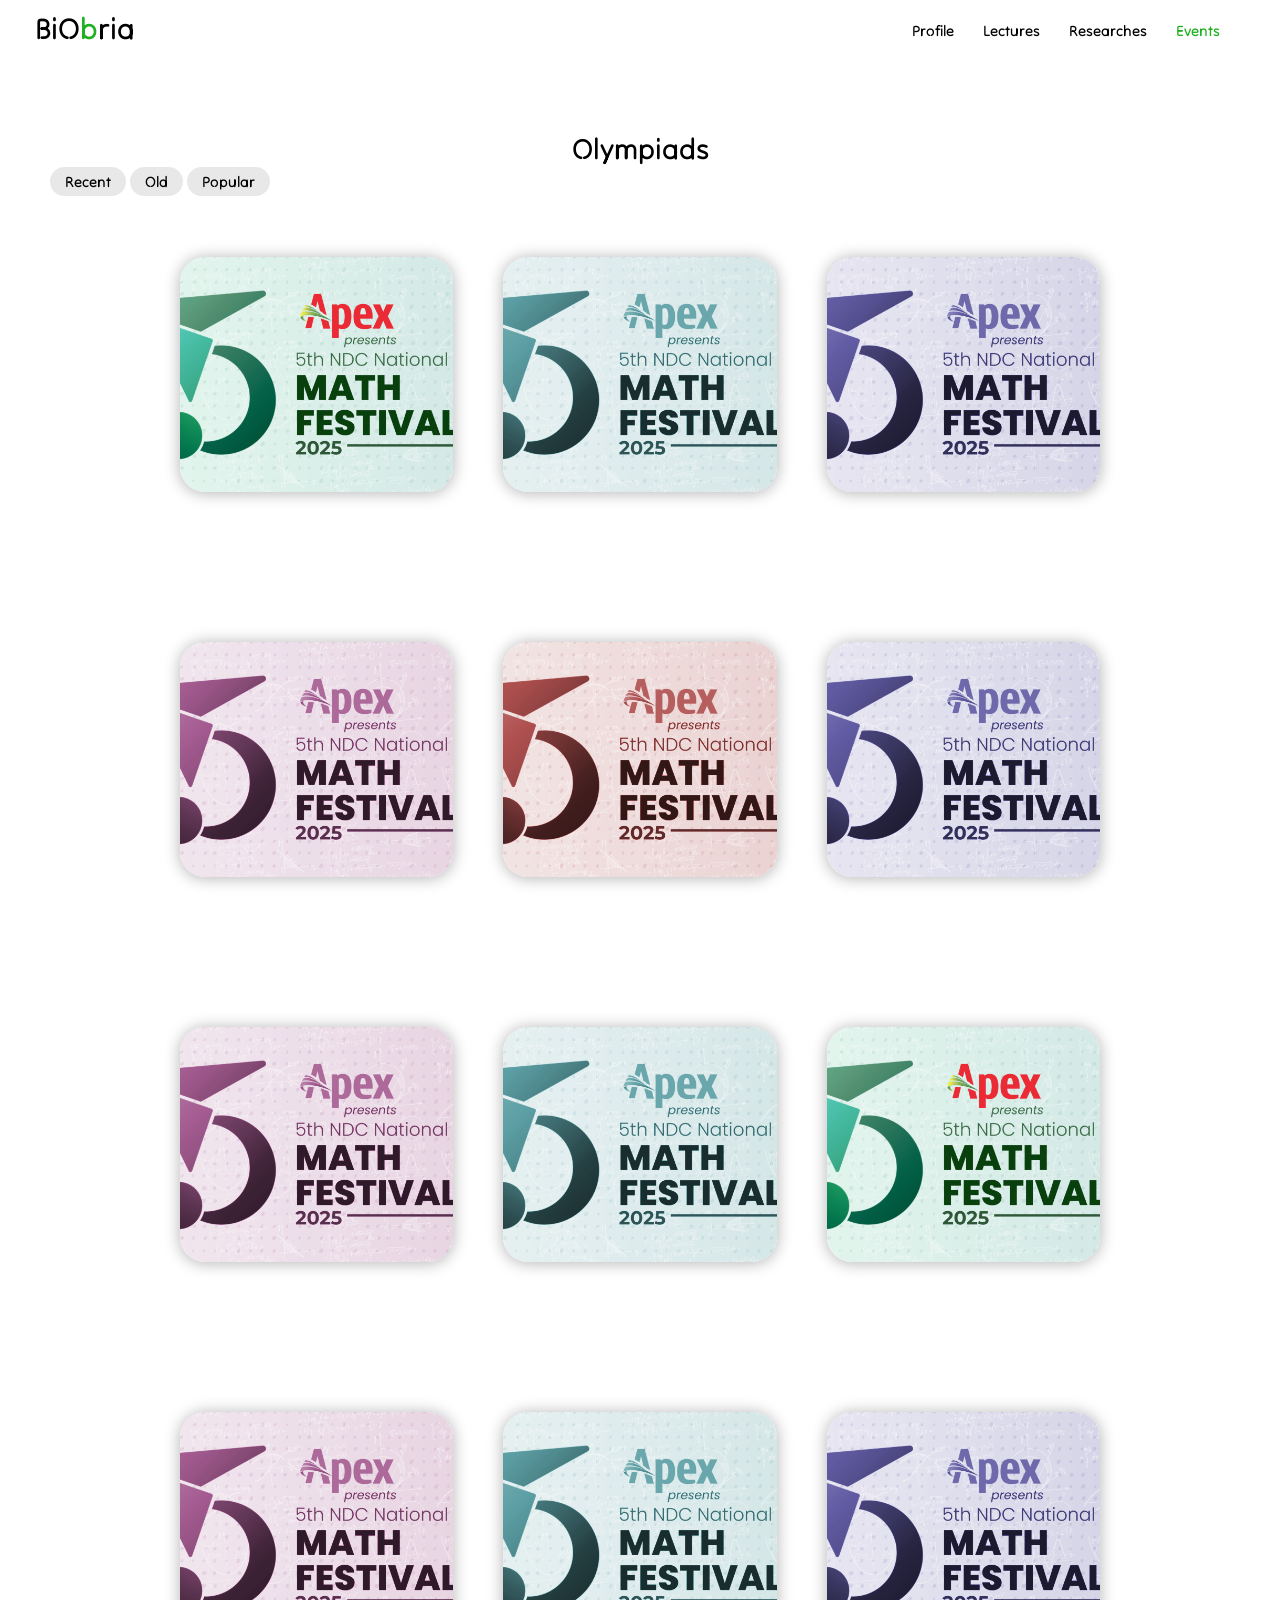
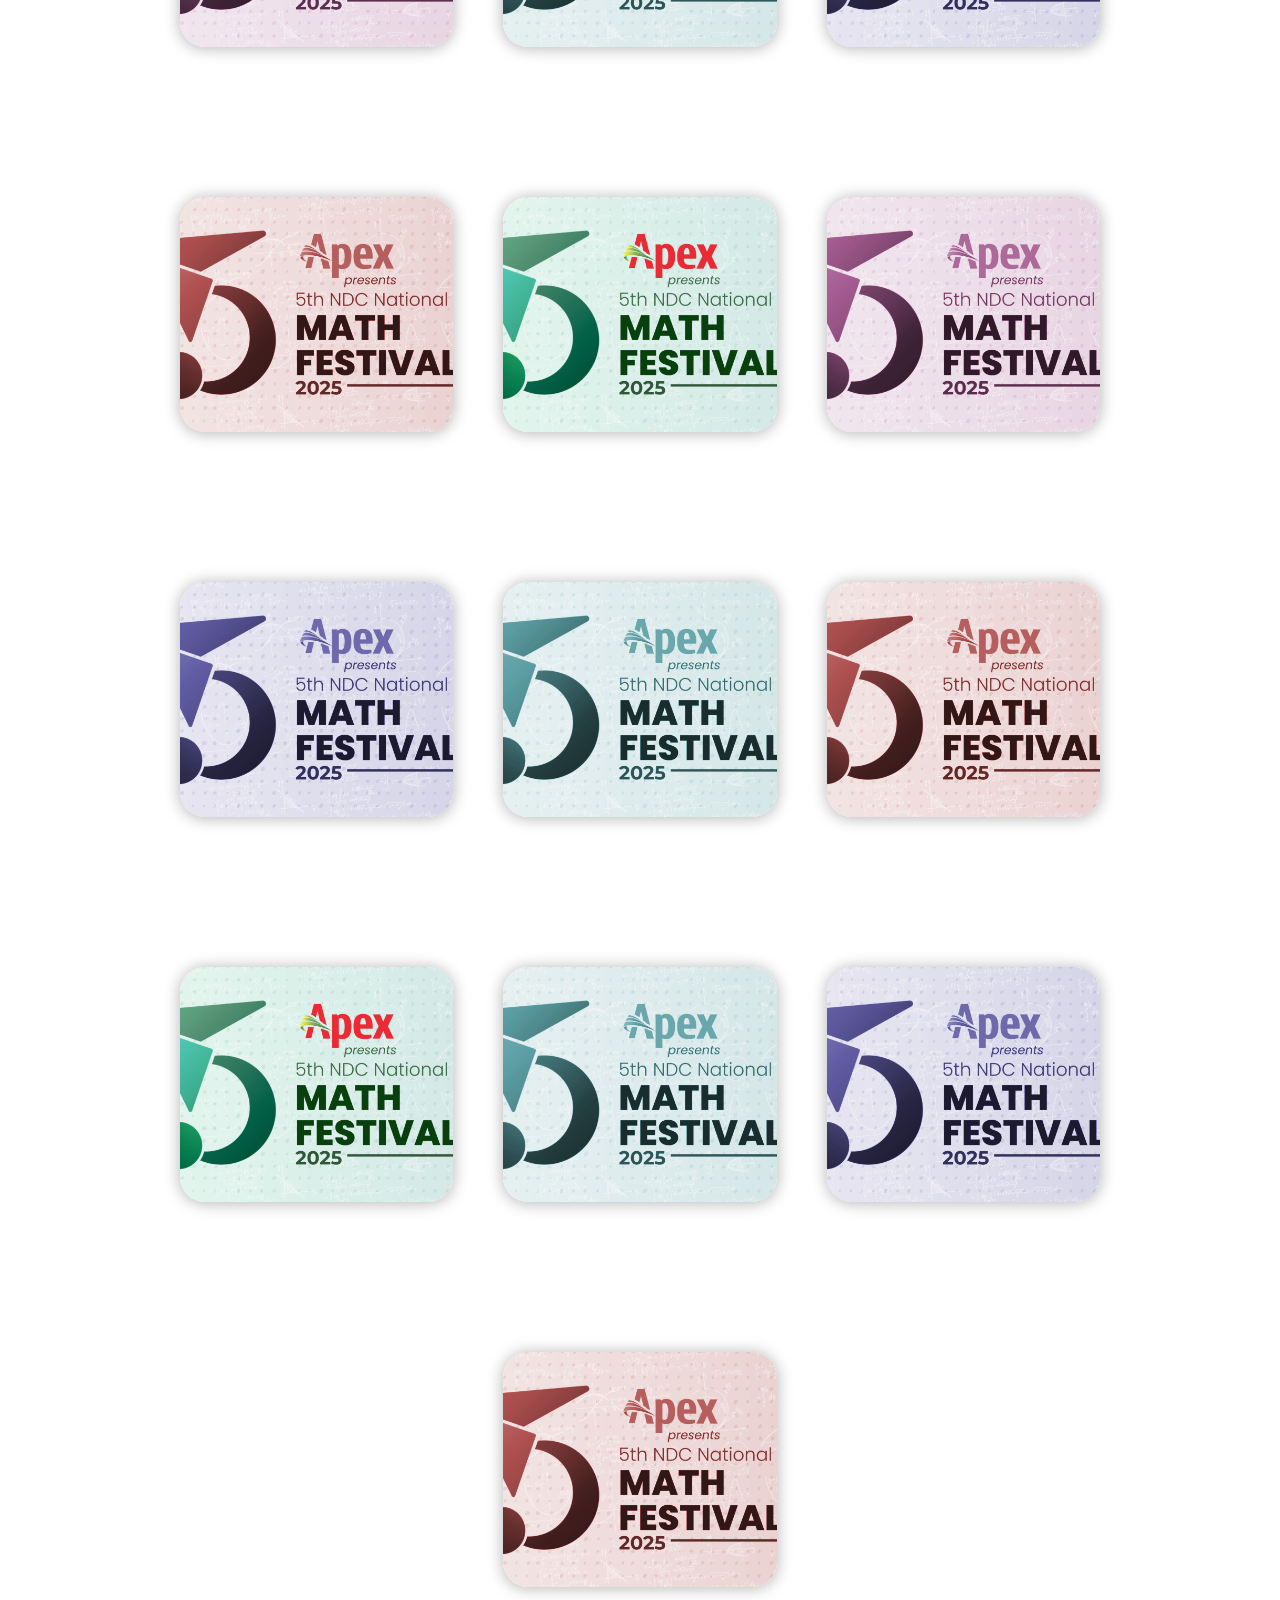
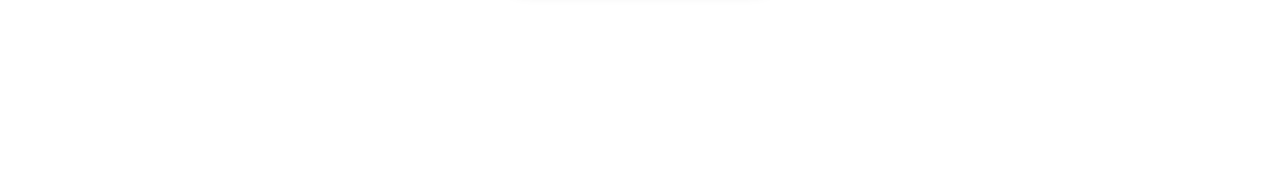
==== events.html @ 9cd618e7 "Add files via upload" ====
<!DOCTYPE html>
<html lang="en">
<head>
    <meta charset="UTF-8">
    <meta http-equiv="X-UA-Compatible" content="IE=edge">
    <meta name="viewport" content="width=device-width, initial-scale=1.0">
    <style>

        @import url('https://fonts.googleapis.com/css2?family=Tilt+Neon&display=swap');


        * {
            margin: 0;
            padding: 0;
            font-family: "Tilt Neon", sans-serif;
            font-size: 20px;
            box-sizing: border-box;
        }

        a {
            font-size: 15px;
            text-decoration: none;
            color: #000;
        }

        nav {
            z-index: 999;
            background-color: rgb(255, 255, 255);
            font-family: "Tilt Neon", sans-serif;
            font-size: 20px;
            height: 56px;
            width: 100%;
            padding: 0 35px;
            position: fixed;
            top: 0;
            display: flex;
            justify-content: space-between;
            align-items: center;
        }
        
        span {
            color: rgb(32, 177, 32);
        }

        nav .links a:not(:last-child) {
            margin-right: 25px;
        }

        nav .logo, span {
            font-size: 30px;
            font-weight: 600;
        }
        
        #events {
            color: rgb(32, 177, 32);
        }

        .sidebar {
            background-color: rgba(255, 255, 255, 0.144);
            backdrop-filter: blur(10px);
            position: fixed;
            top: 0;
            padding: 0px;
            height: 900px;
            width: 400px;
            display: none;
            flex-direction: column;
            align-items: flex-start;
            justify-content: flex-start;
            gap: 0px;
            z-index: 999;
        }

        .sidebar a {
            display: flex;
            align-items: center;
            padding: 25px;
            width: 100%;
            height: 50px;
            font-size: 19px;
            font-family: 'Segoe UI', Tahoma, Geneva, Verdana, sans-serif;
        }

        .sidebar a:hover {
            background-color: rgba(0, 0, 0, 0.164);
        }

        .menu {
            display: none;
        }

        .container {
            margin-top: 130px;
            display: flex;
            flex-direction: column;
        }

        .container h1 {
            text-align: center;
            font-size: 29px;
        }

        .type {
            margin-left: 50px;
            margin-bottom: 15px;
        }
        
        .container .type a{
            border-radius: 25px;
            padding: 5px 15px;
            background-color: rgba(212, 211, 211, 0.527);
            transition: all 0.3s ease;
        }

        .container .type a:hover {
            background-color: rgba(175, 175, 175, 0.527);
        }

        .container .type a:active {
            background-color: rgba(150, 150, 150, 0.527);
        }

        .information {
            padding: 50px 19px 200px;
            gap: 150px 50px;
            display: flex;
            flex-wrap: wrap;
            align-content: flex-end;
            justify-content: center;
        }

        .information .subcontainer img {
            border-radius: 15px;
            width: 300px;
        }

        .container .information .subcontainer button {
            background-color: rgb(94, 179, 248);
            border: none;
            border-radius: 20px;
            padding: 10px 20px;
            transition: all 0.3s ease;
            cursor: pointer;
        }

        .container .information .subcontainer button:hover {
            background-color: rgba(98, 185, 255, 0.774);
        }

        .container .information .subcontainer button:active {
            background-color: rgb(158, 167, 173);
        }

        .subcontainer {
            background-color: rgba(204, 224, 255, 0.521);
            background-image: url();
            background-position: center;
            background-size: 500px;
            background-repeat: no-repeat;
            backdrop-filter: blur(10px);
            width: 22%;
            height: 235px;
            margin:0;
            border-radius: 25px;
            padding:0;            
            transition: all 0.5s ease;
            box-shadow: 0px 1px 15px 1px rgba(0, 0, 0, 0.274);
        }

        .subcontainer:hover {
            box-shadow: 0px 1px 15px 1px rgba(0, 0, 0, 0.527);
            background-size: 525px;
            scale: 1.03;
        }

        @media(max-width: 400px) {
            nav {
                padding: 0 19px;
            }

            nav .logo {
                font-size: 25px;
            }

            .sidebar {
                width: 100vh;
                inset: 0 0 0 0;
            }
            
            .menu {
                display: flex;
            }
            
            .hide {
                display: none;
            } 

            .type {
                display: flex;
                justify-content: center;
                gap: 13px;
                margin-left: 0px;
                margin-top: 7px;
            }
            
            .information {
                padding: 50px 19px 200px;
                gap: 100px 50px;
                display: flex;
                flex-direction: column;
                flex-wrap: wrap;
                align-content: center;
                justify-content: flex-start;
            }
            
            .subcontainer {
                background-color: rgba(204, 224, 255, 0.521);
                background-image: url();
                background-position: center;
                background-size: 400px;
                background-repeat: no-repeat;
                backdrop-filter: blur(10px);
                width: 100%;
                height: 215px;
                margin:0;
                border-radius: 25px;
                padding:0;            
                transition: all 0.5s ease;
                box-shadow: 0px 1px 15px 1px rgba(0, 0, 0, 0.274);
            }
            
            .subcontainer:hover {
                box-shadow: 0px 1px 15px 1px rgba(0, 0, 0, 0.527);
                background-size: 425px;
                scale: 1.03;
            }
            
        }
        
    </style>
    <title>BiObria</title>
</head>
<body>
    <nav>
        <a class="logo" href="/index.html">BiO<span>b</span>ria</a>
        <div class="sidebar" >
            <a onclick="closesidebar()" href="#"><svg xmlns="http://www.w3.org/2000/svg" height="24px" viewBox="0 -960 960 960" width="24px" fill="#5f6368"><path d="m256-200-56-56 224-224-224-224 56-56 224 224 224-224 56 56-224 224 224 224-56 56-224-224-224 224Z"/></a>
            <a href="profile.html">Profile</a>
            <a href="lectures.html">Lectures</a>
            <a href="researches.html">Researches</a>
            <a href="events.html" id="events">Events</a>
        </div>

        <div class="links">
            <a class="hide" href="profile.html">Profile</a>
            <a class="hide" href="lectures.html">Lectures</a>
            <a class="hide" href="researches.html">Researches</a>
            <a class="hide" href="events.html" id="events">Events</a>
            <a onclick="showsidebar()" class="menu" href="#"><svg xmlns="http://www.w3.org/2000/svg" height="24px" viewBox="0 -960 960 960" width="24px" fill="#000"><path d="M120-240v-80h720v80H120Zm0-200v-80h720v80H120Zm0-200v-80h720v80H120Z"/></svg></a>
        </div>
    </nav>

    <div class="container">

        <h1>Olympiads</h1>
        
        <div class="type">
            <a href="">Recent</a>
            <a href="">Old</a>
            <a href="">Popular</a>
        </div>

        <div class="container2">
            <div class="information">
                <a class="subcontainer" href="https://www.facebook.com/events/1102800581441746/" title="click to see!" style="background-image: url(assets/mathclub.png);"></a>
                <a class="subcontainer" href="https://www.facebook.com/events/1102800581441746/" title="click to see!" style="background-image: url(assets/mathclub1.png);"></a>
                <a class="subcontainer" href="https://www.facebook.com/events/1102800581441746/" title="click to see!" style="background-image: url(assets/mathclub2.png);"></a>
                <a class="subcontainer" href="https://www.facebook.com/events/1102800581441746/" title="click to see!" style="background-image: url(assets/mathclub3.png);"></a>
                <a class="subcontainer" href="https://www.facebook.com/events/1102800581441746/" title="click to see!" style="background-image: url(assets/mathclub4.png);"></a>
                <a class="subcontainer" href="https://www.facebook.com/events/1102800581441746/" title="click to see!" style="background-image: url(assets/mathclub2.png);"></a>
                <a class="subcontainer" href="https://www.facebook.com/events/1102800581441746/" title="click to see!" style="background-image: url(assets/mathclub3.png);"></a>
                <a class="subcontainer" href="https://www.facebook.com/events/1102800581441746/" title="click to see!" style="background-image: url(assets/mathclub1.png);"></a>
                <a class="subcontainer" href="https://www.facebook.com/events/1102800581441746/" title="click to see!" style="background-image: url(assets/mathclub.png);"></a>
                <a class="subcontainer" href="https://www.facebook.com/events/1102800581441746/" title="click to see!" style="background-image: url(assets/mathclub3.png);"></a>
                <a class="subcontainer" href="https://www.facebook.com/events/1102800581441746/" title="click to see!" style="background-image: url(assets/mathclub1.png);"></a>
                <a class="subcontainer" href="https://www.facebook.com/events/1102800581441746/" title="click to see!" style="background-image: url(assets/mathclub2.png);"></a>
                <a class="subcontainer" href="https://www.facebook.com/events/1102800581441746/" title="click to see!" style="background-image: url(assets/mathclub4.png);"></a>
                <a class="subcontainer" href="https://www.facebook.com/events/1102800581441746/" title="click to see!" style="background-image: url(assets/mathclub.png);"></a>
                <a class="subcontainer" href="https://www.facebook.com/events/1102800581441746/" title="click to see!" style="background-image: url(assets/mathclub3.png);"></a>
                <a class="subcontainer" href="https://www.facebook.com/events/1102800581441746/" title="click to see!" style="background-image: url(assets/mathclub2.png);"></a>
                <a class="subcontainer" href="https://www.facebook.com/events/1102800581441746/" title="click to see!" style="background-image: url(assets/mathclub1.png);"></a>
                <a class="subcontainer" href="https://www.facebook.com/events/1102800581441746/" title="click to see!" style="background-image: url(assets/mathclub4.png);"></a>
                <a class="subcontainer" href="https://www.facebook.com/events/1102800581441746/" title="click to see!" style="background-image: url(assets/mathclub.png);"></a>
                <a class="subcontainer" href="https://www.facebook.com/events/1102800581441746/" title="click to see!" style="background-image: url(assets/mathclub1.png);"></a>
                <a class="subcontainer" href="https://www.facebook.com/events/1102800581441746/" title="click to see!" style="background-image: url(assets/mathclub2.png);"></a>
                <a class="subcontainer" href="https://www.facebook.com/events/1102800581441746/" title="click to see!" style="background-image: url(assets/mathclub4.png);"></a>
            </div>
        </div>
        
    </div>
    
    <script>
        function showsidebar() {
            const sidebar = document.querySelector('.sidebar')
            sidebar.style.display = 'flex';
        }

        function closesidebar() {
            const sidebar = document.querySelector('.sidebar')
            sidebar.style.display = 'none';
        }
        
    </script>
    
    
</body>
</html>
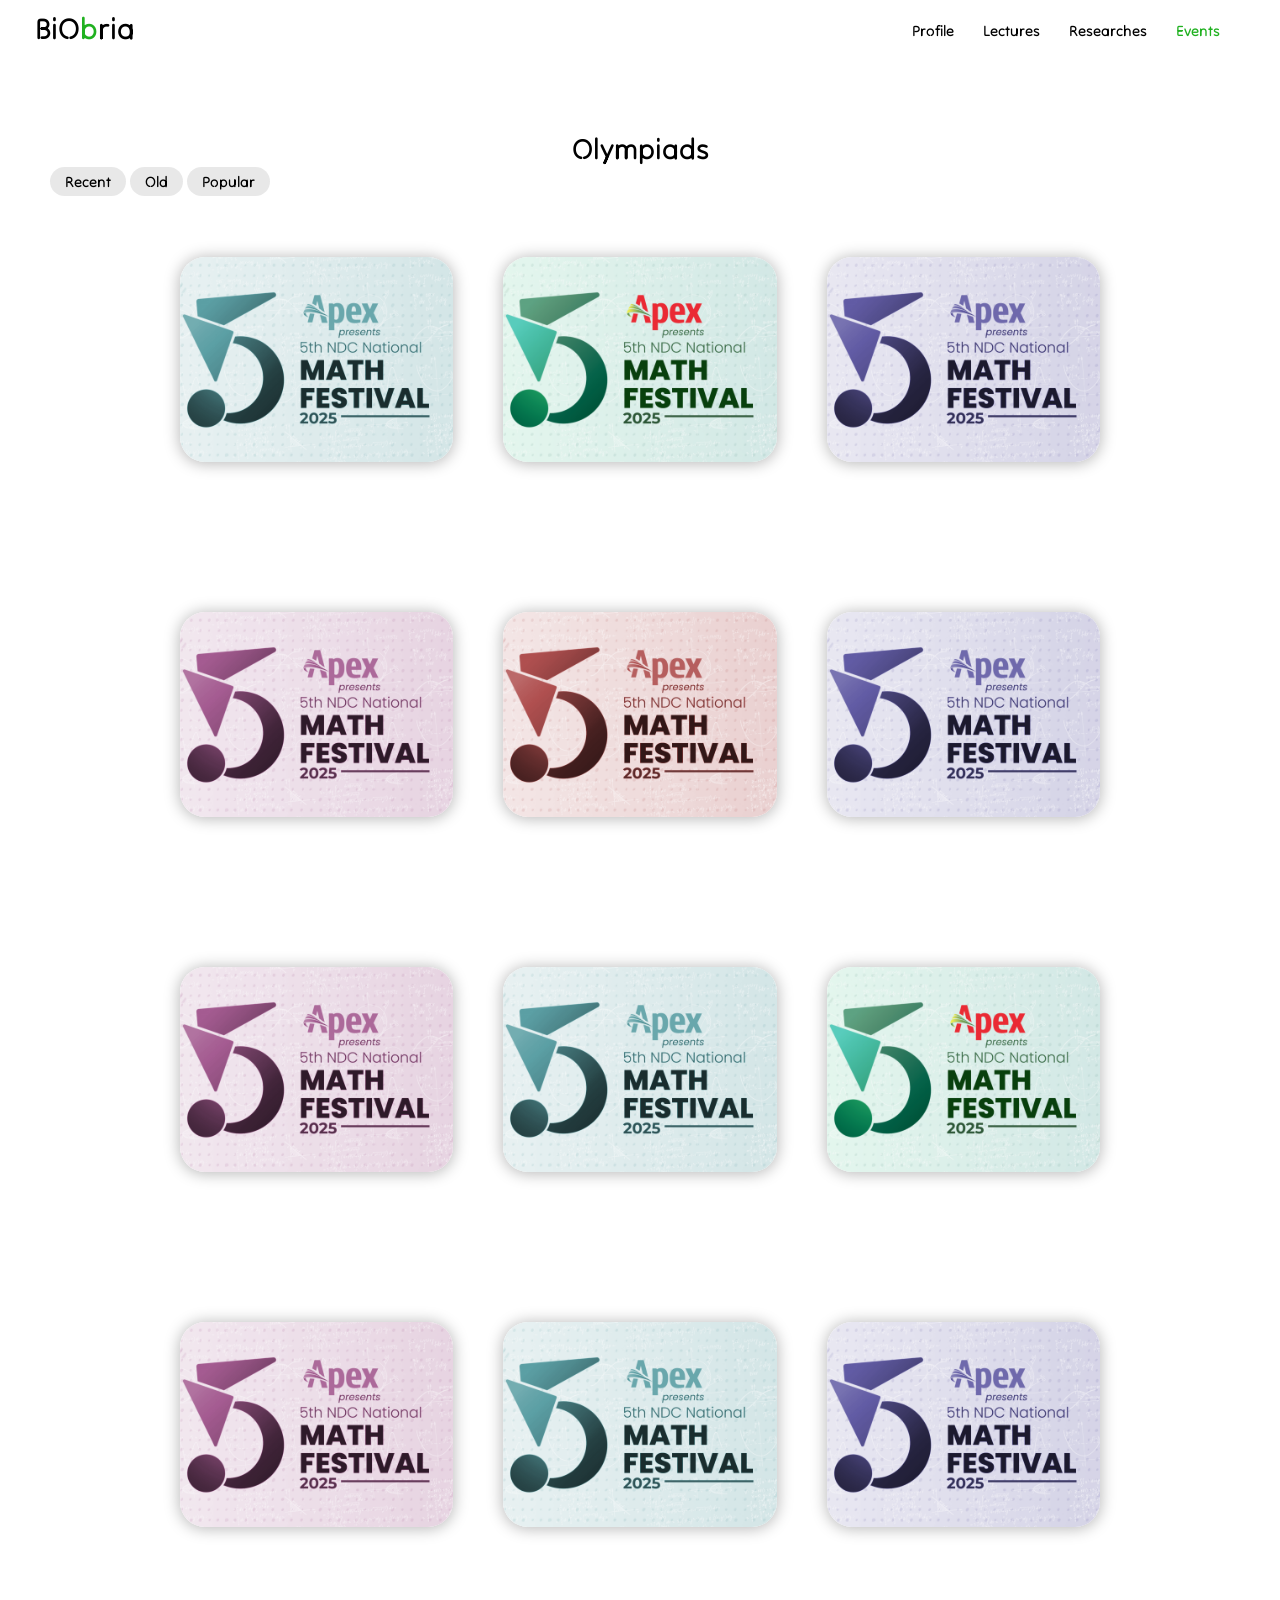
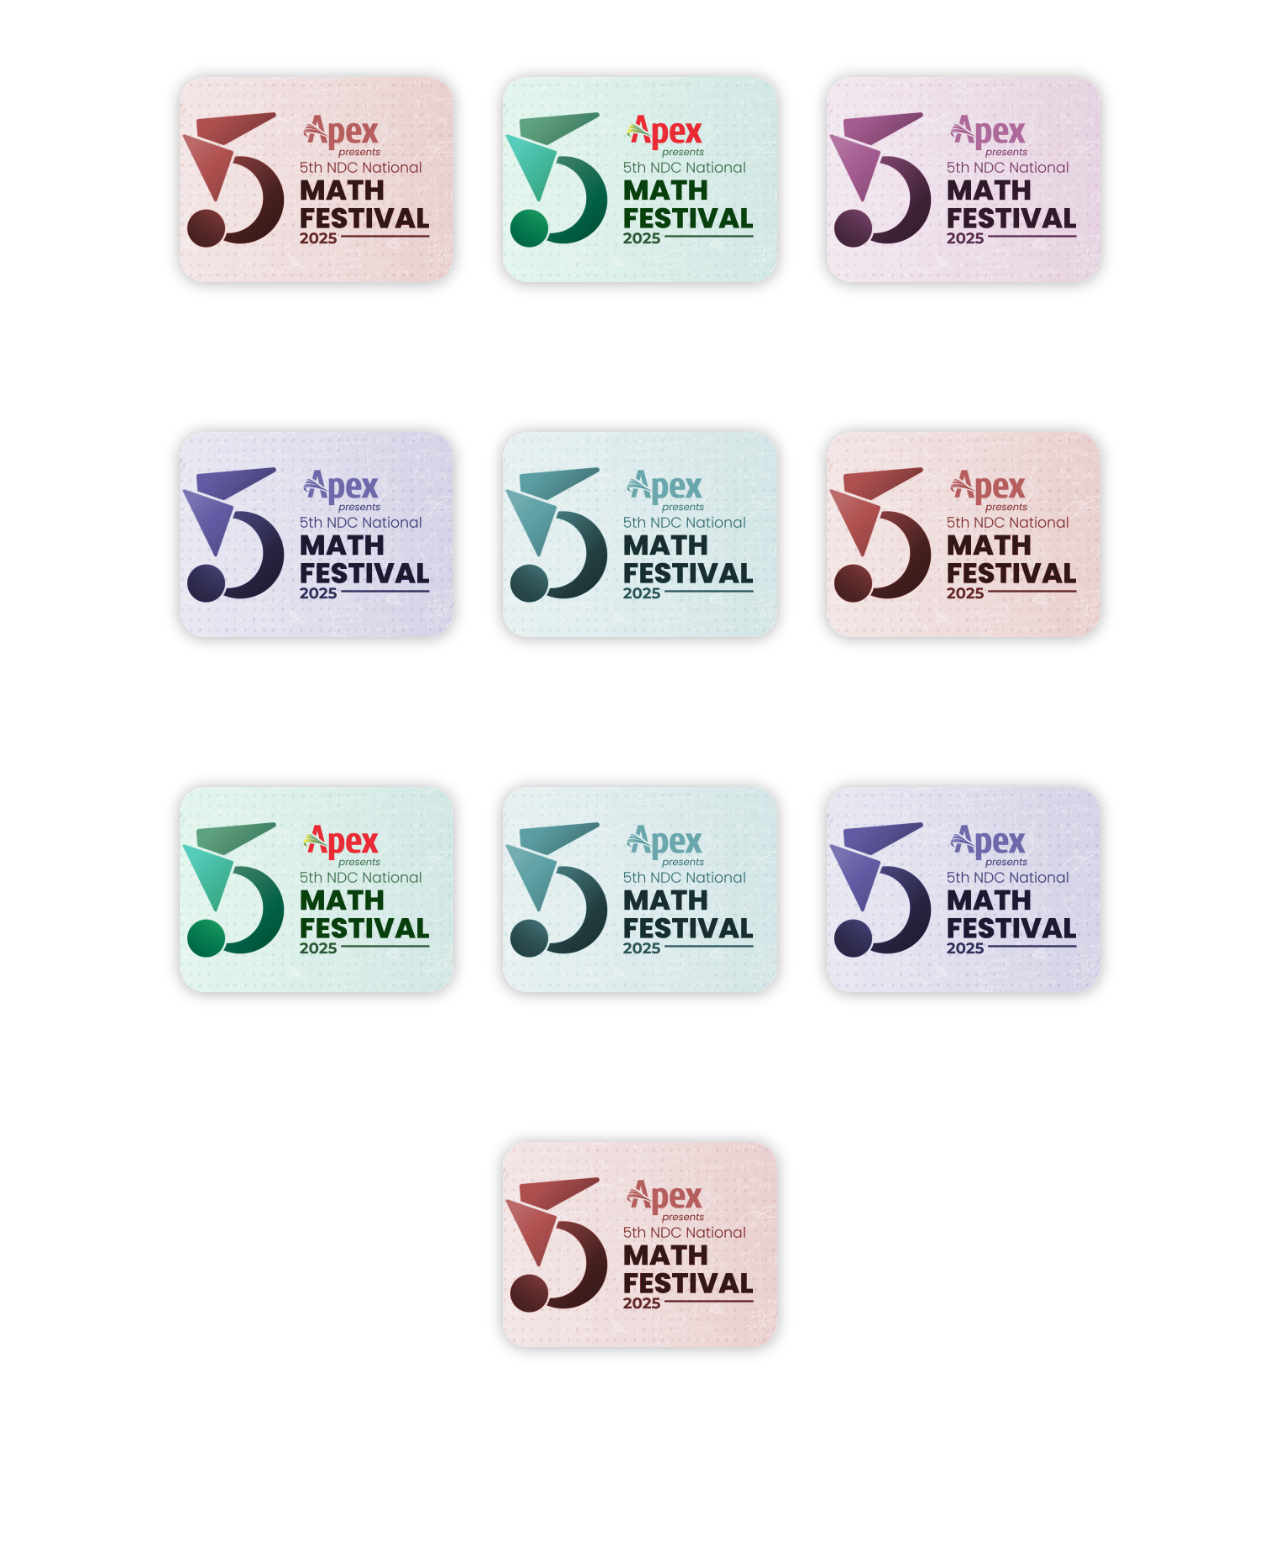
==== commit a64ab6b6: "Add files via upload" ====
--- a/events.html
+++ b/events.html
@@ -173,6 +173,20 @@
             scale: 1.03;
         }
 
+        @media(max-width: 1400px){
+            .subcontainer {
+                height: 205px;
+                background-size: 400px;
+            }
+
+            .subcontainer:hover {
+                box-shadow: 0px 1px 15px 1px rgba(0, 0, 0, 0.527);
+                background-size: 419px;
+                scale: 1.03;
+            }
+        
+        }
+        
         @media(max-width: 400px) {
             nav {
                 padding: 0 19px;
@@ -242,7 +256,7 @@
 </head>
 <body>
     <nav>
-        <a class="logo" href="/index.html">BiO<span>b</span>ria</a>
+        <a class="logo" href="index.html">BiO<span>b</span>ria</a>
         <div class="sidebar" >
             <a onclick="closesidebar()" href="#"><svg xmlns="http://www.w3.org/2000/svg" height="24px" viewBox="0 -960 960 960" width="24px" fill="#5f6368"><path d="m256-200-56-56 224-224-224-224 56-56 224 224 224-224 56 56-224 224 224 224-56 56-224-224-224 224Z"/></a>
             <a href="profile.html">Profile</a>
@@ -272,28 +286,28 @@
 
         <div class="container2">
             <div class="information">
-                <a class="subcontainer" href="https://www.facebook.com/events/1102800581441746/" title="click to see!" style="background-image: url(assets/mathclub.png);"></a>
                 <a class="subcontainer" href="https://www.facebook.com/events/1102800581441746/" title="click to see!" style="background-image: url(assets/mathclub1.png);"></a>
-                <a class="subcontainer" href="https://www.facebook.com/events/1102800581441746/" title="click to see!" style="background-image: url(assets/mathclub2.png);"></a>
-                <a class="subcontainer" href="https://www.facebook.com/events/1102800581441746/" title="click to see!" style="background-image: url(assets/mathclub3.png);"></a>
-                <a class="subcontainer" href="https://www.facebook.com/events/1102800581441746/" title="click to see!" style="background-image: url(assets/mathclub4.png);"></a>
-                <a class="subcontainer" href="https://www.facebook.com/events/1102800581441746/" title="click to see!" style="background-image: url(assets/mathclub2.png);"></a>
-                <a class="subcontainer" href="https://www.facebook.com/events/1102800581441746/" title="click to see!" style="background-image: url(assets/mathclub3.png);"></a>
-                <a class="subcontainer" href="https://www.facebook.com/events/1102800581441746/" title="click to see!" style="background-image: url(assets/mathclub1.png);"></a>
-                <a class="subcontainer" href="https://www.facebook.com/events/1102800581441746/" title="click to see!" style="background-image: url(assets/mathclub.png);"></a>
-                <a class="subcontainer" href="https://www.facebook.com/events/1102800581441746/" title="click to see!" style="background-image: url(assets/mathclub3.png);"></a>
-                <a class="subcontainer" href="https://www.facebook.com/events/1102800581441746/" title="click to see!" style="background-image: url(assets/mathclub1.png);"></a>
-                <a class="subcontainer" href="https://www.facebook.com/events/1102800581441746/" title="click to see!" style="background-image: url(assets/mathclub2.png);"></a>
-                <a class="subcontainer" href="https://www.facebook.com/events/1102800581441746/" title="click to see!" style="background-image: url(assets/mathclub4.png);"></a>
-                <a class="subcontainer" href="https://www.facebook.com/events/1102800581441746/" title="click to see!" style="background-image: url(assets/mathclub.png);"></a>
-                <a class="subcontainer" href="https://www.facebook.com/events/1102800581441746/" title="click to see!" style="background-image: url(assets/mathclub3.png);"></a>
-                <a class="subcontainer" href="https://www.facebook.com/events/1102800581441746/" title="click to see!" style="background-image: url(assets/mathclub2.png);"></a>
-                <a class="subcontainer" href="https://www.facebook.com/events/1102800581441746/" title="click to see!" style="background-image: url(assets/mathclub1.png);"></a>
-                <a class="subcontainer" href="https://www.facebook.com/events/1102800581441746/" title="click to see!" style="background-image: url(assets/mathclub4.png);"></a>
-                <a class="subcontainer" href="https://www.facebook.com/events/1102800581441746/" title="click to see!" style="background-image: url(assets/mathclub.png);"></a>
-                <a class="subcontainer" href="https://www.facebook.com/events/1102800581441746/" title="click to see!" style="background-image: url(assets/mathclub1.png);"></a>
-                <a class="subcontainer" href="https://www.facebook.com/events/1102800581441746/" title="click to see!" style="background-image: url(assets/mathclub2.png);"></a>
-                <a class="subcontainer" href="https://www.facebook.com/events/1102800581441746/" title="click to see!" style="background-image: url(assets/mathclub4.png);"></a>
+                <a class="subcontainer" title="click to see!" style="background-image: url(assets/mathclub.png);"></a>
+                <a class="subcontainer" title="click to see!" style="background-image: url(assets/mathclub2.png);"></a>
+                <a class="subcontainer" title="click to see!" style="background-image: url(assets/mathclub3.png);"></a>
+                <a class="subcontainer" title="click to see!" style="background-image: url(assets/mathclub4.png);"></a>
+                <a class="subcontainer" title="click to see!" style="background-image: url(assets/mathclub2.png);"></a>
+                <a class="subcontainer" title="click to see!" style="background-image: url(assets/mathclub3.png);"></a>
+                <a class="subcontainer" title="click to see!" style="background-image: url(assets/mathclub1.png);"></a>
+                <a class="subcontainer" title="click to see!" style="background-image: url(assets/mathclub.png);"></a>
+                <a class="subcontainer" title="click to see!" style="background-image: url(assets/mathclub3.png);"></a>
+                <a class="subcontainer" title="click to see!" style="background-image: url(assets/mathclub1.png);"></a>
+                <a class="subcontainer" title="click to see!" style="background-image: url(assets/mathclub2.png);"></a>
+                <a class="subcontainer" title="click to see!" style="background-image: url(assets/mathclub4.png);"></a>
+                <a class="subcontainer" title="click to see!" style="background-image: url(assets/mathclub.png);"></a>
+                <a class="subcontainer" title="click to see!" style="background-image: url(assets/mathclub3.png);"></a>
+                <a class="subcontainer" title="click to see!" style="background-image: url(assets/mathclub2.png);"></a>
+                <a class="subcontainer" title="click to see!" style="background-image: url(assets/mathclub1.png);"></a>
+                <a class="subcontainer" title="click to see!" style="background-image: url(assets/mathclub4.png);"></a>
+                <a class="subcontainer" title="click to see!" style="background-image: url(assets/mathclub.png);"></a>
+                <a class="subcontainer" title="click to see!" style="background-image: url(assets/mathclub1.png);"></a>
+                <a class="subcontainer" title="click to see!" style="background-image: url(assets/mathclub2.png);"></a>
+                <a class="subcontainer" title="click to see!" style="background-image: url(assets/mathclub4.png);"></a>
             </div>
         </div>
         
